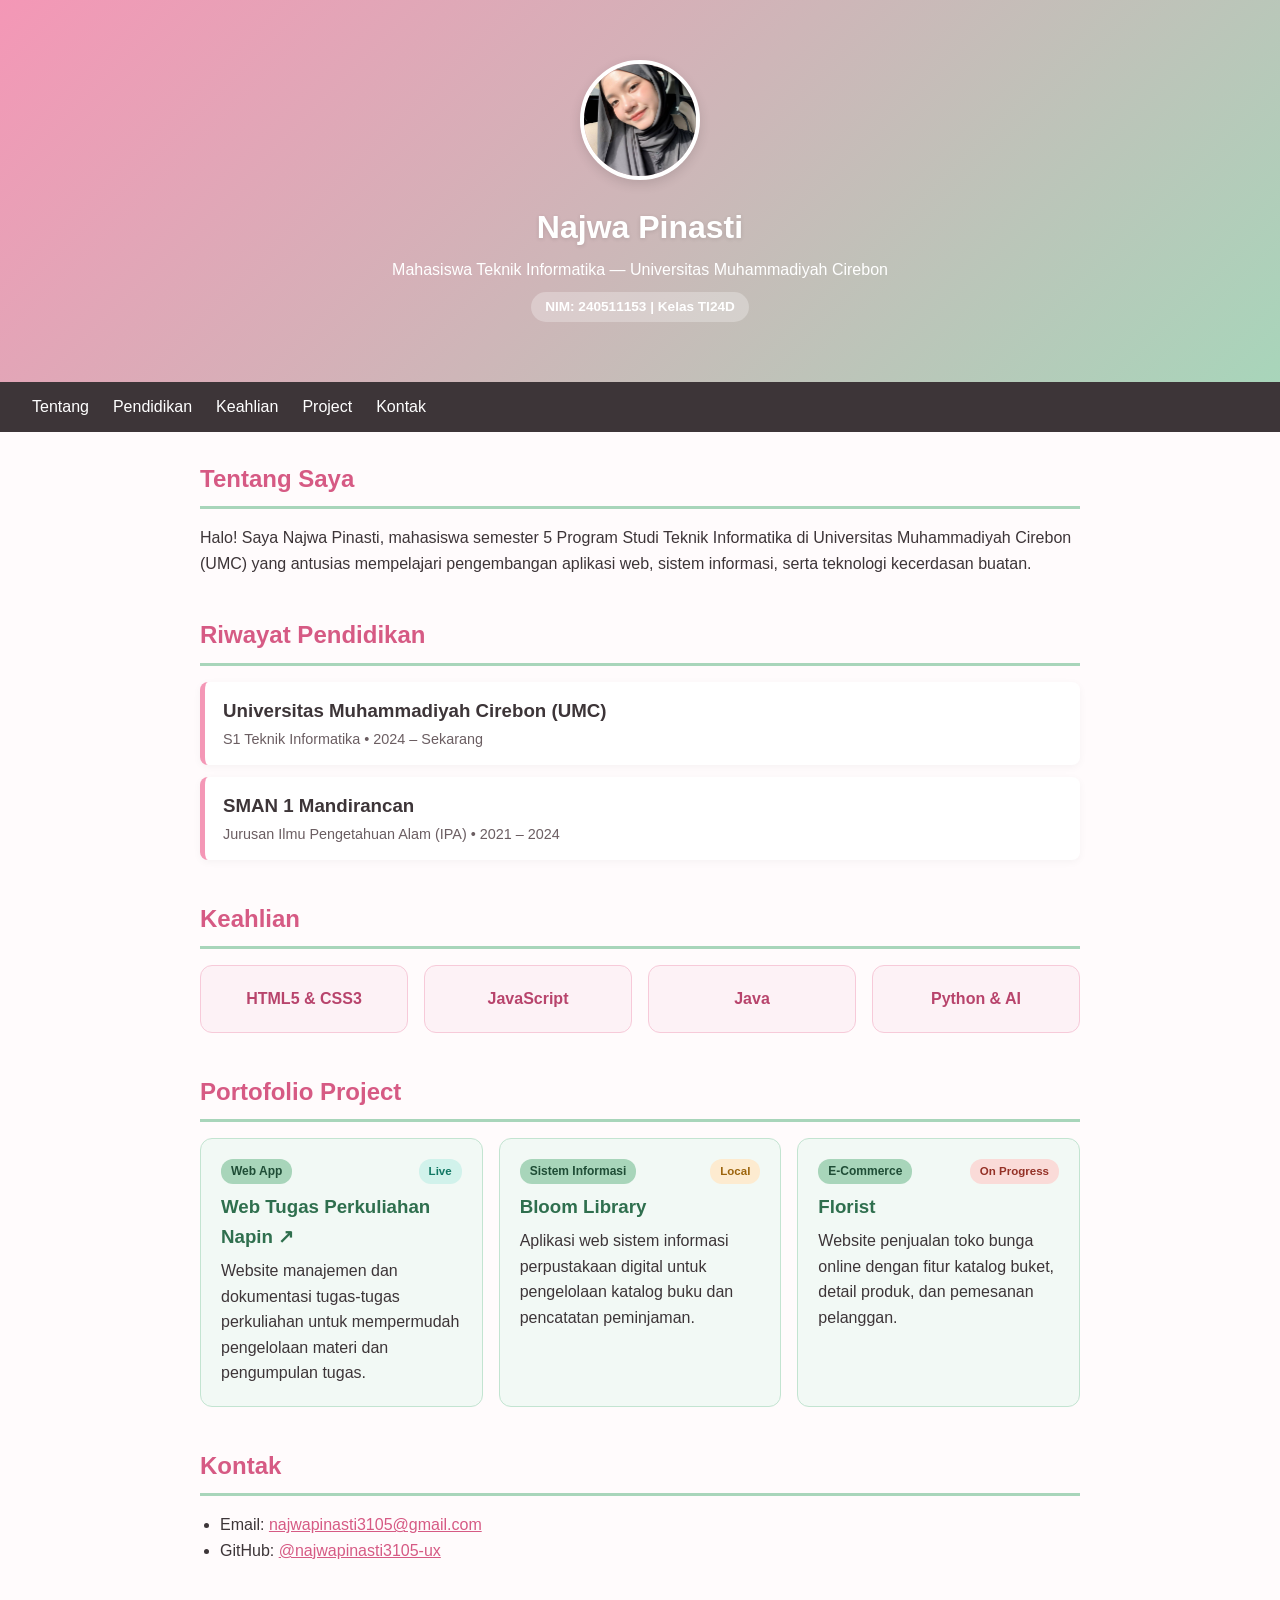
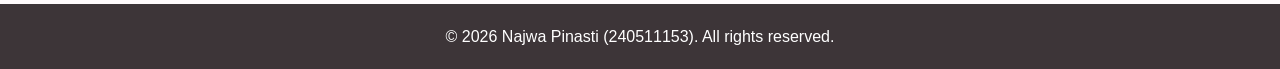
==== lpk-2b/index.html @ bd631c3f "LKP 2B: Responsive portfolio website dengan media queries" ====
<!DOCTYPE html>
<html lang="id">
<head>
    <meta charset="UTF-8">
    <meta name="viewport" content="width=device-width, initial-scale=1.0">
    <title>Portofolio Najwa Pinasti</title>
    <link rel="stylesheet" href="style.css">
</head>
<body>
    <header>
        <img src="assets/foto.jpg" alt="Foto Profil Najwa Pinasti" class="foto">
        <h1>Najwa Pinasti</h1>
        <p>Mahasiswa Teknik Informatika — Universitas Muhammadiyah Cirebon</p>
        <span class="badge-nim">NIM: 240511153 | Kelas TI24D</span>
    </header>

    <nav>
        <a href="#tentang">Tentang</a>
        <a href="#pendidikan">Pendidikan</a>
        <a href="#keahlian">Keahlian</a>
        <a href="#project">Project</a>
        <a href="#kontak">Kontak</a>
    </nav>

    <main>
        <section id="tentang">
            <h2>Tentang Saya</h2>
            <p>Halo! Saya Najwa Pinasti, mahasiswa semester 5 Program Studi Teknik Informatika di Universitas Muhammadiyah Cirebon (UMC) yang antusias mempelajari pengembangan aplikasi web, sistem informasi, serta teknologi kecerdasan buatan.</p>
        </section>

        <section id="pendidikan">
            <h2>Riwayat Pendidikan</h2>
            <div class="edu-list">
                <div class="edu-item">
                    <h3><a href="https://umc.ac.id/" target="_blank">Universitas Muhammadiyah Cirebon (UMC)</a></h3>
                    <p class="edu-sub">S1 Teknik Informatika • 2024 – Sekarang</p>
                </div>
                <div class="edu-item">
                    <h3>SMAN 1 Mandirancan</h3>
                    <p class="edu-sub">Jurusan Ilmu Pengetahuan Alam (IPA) • 2021 – 2024</p>
                </div>
            </div>
        </section>

        <section id="keahlian">
            <h2>Keahlian</h2>
            <div class="cards">
                <div class="card">HTML5 & CSS3</div>
                <div class="card">JavaScript</div>
                <div class="card">Java</div>
                <div class="card">Python & AI</div>
            </div>
        </section>

        <section id="project">
            <h2>Portofolio Project</h2>
            <div class="project-grid">
                <a href="https://web-tugas-perkuliahan-napin.vercel.app/" target="_blank" class="project-card project-link">
                    <div class="project-tags">
                        <span class="tag">Web App</span>
                        <span class="status status-live">Live</span>
                    </div>
                    <h3>Web Tugas Perkuliahan Napin ↗</h3>
                    <p>Website manajemen dan dokumentasi tugas-tugas perkuliahan untuk mempermudah pengelolaan materi dan pengumpulan tugas.</p>
                </a>

                <div class="project-card">
                    <div class="project-tags">
                        <span class="tag">Sistem Informasi</span>
                        <span class="status status-local">Local</span>
                    </div>
                    <h3>Bloom Library</h3>
                    <p>Aplikasi web sistem informasi perpustakaan digital untuk pengelolaan katalog buku dan pencatatan peminjaman.</p>
                </div>

                <div class="project-card">
                    <div class="project-tags">
                        <span class="tag">E-Commerce</span>
                        <span class="status status-progress">On Progress</span>
                    </div>
                    <h3>Florist</h3>
                    <p>Website penjualan toko bunga online dengan fitur katalog buket, detail produk, dan pemesanan pelanggan.</p>
                </div>
            </div>
        </section>

        <section id="kontak">
            <h2>Kontak</h2>
            <ul class="contact-list">
                <li>Email: <a href="mailto:najwapinasti3105@gmail.com">najwapinasti3105@gmail.com</a></li>
                <li>GitHub: <a href="https://github.com/najwapinasti3105-ux" target="_blank">@najwapinasti3105-ux</a></li>
            </ul>
        </section>
    </main>

    <footer>
        <p>&copy; 2026 Najwa Pinasti (240511153). All rights reserved.</p>
    </footer>
</body>
</html>
---- lpk-2b/style.css ----
* {
    margin: 0;
    padding: 0;
    box-sizing: border-box;
}

body {
    font-family: 'Segoe UI', Arial, sans-serif;
    background-color: #fffbfc;
    color: #3d3538;
    line-height: 1.6;
}

/* Header */
header {
    background: linear-gradient(135deg, #f497b6, #a8d5ba);
    color: #ffffff;
    padding: 40px 20px;
    text-align: center;
}

.foto {
    width: 120px;
    height: 120px;
    border-radius: 50%;
    border: 4px solid #ffffff;
    object-fit: cover;
    margin-bottom: 14px;
    box-shadow: 0 4px 12px rgba(0, 0, 0, 0.12);
}

header h1 {
    font-size: 2rem;
    margin-bottom: 4px;
    text-shadow: 0 1px 4px rgba(0, 0, 0, 0.12);
}

.badge-nim {
    display: inline-block;
    margin-top: 10px;
    background: rgba(255, 255, 255, 0.28);
    padding: 4px 14px;
    border-radius: 20px;
    font-size: 0.85rem;
    font-weight: 600;
}

/* Navigasi */
nav {
    background: #3d3538;
    display: flex;
    flex-wrap: wrap;
    justify-content: center;
    gap: 24px;
    padding: 12px 16px;
    position: sticky;
    top: 0;
    z-index: 10;
}

nav a {
    color: #ffffff;
    text-decoration: none;
    font-weight: 500;
    transition: color 0.2s;
}

nav a:hover {
    color: #f8b4cb;
}

/* Konten Utama */
main {
    max-width: 960px;
    margin: 28px auto;
    padding: 0 20px;
}

section {
    margin-bottom: 40px;
}

h2 {
    color: #d65a84;
    border-bottom: 3px solid #a8d5ba;
    padding-bottom: 8px;
    margin-bottom: 16px;
}

/* Pendidikan */
.edu-list {
    display: flex;
    flex-direction: column;
    gap: 12px;
}

.edu-item {
    background: #ffffff;
    border-left: 5px solid #f497b6;
    padding: 14px 18px;
    border-radius: 8px;
    box-shadow: 0 2px 8px rgba(0, 0, 0, 0.04);
}

.edu-item a {
    color: #3d3538;
    text-decoration: none;
}

.edu-item a:hover {
    color: #d65a84;
    text-decoration: underline;
}

.edu-sub {
    font-size: 0.9rem;
    color: #6b5e62;
    margin-top: 2px;
}

/* Cards Keahlian (Mobile-first: default 1 kolom) */
.cards {
    display: grid;
    grid-template-columns: 1fr;
    gap: 16px;
}

.card {
    background: #fdf2f6;
    padding: 20px;
    border-radius: 12px;
    text-align: center;
    font-weight: 600;
    color: #b8446c;
    border: 1.5px solid #f7cad9;
    transition: transform 0.2s, box-shadow 0.2s;
}

.card:hover {
    transform: translateY(-4px);
    box-shadow: 0 6px 14px rgba(244, 151, 182, 0.25);
}

/* Project Grid (Mobile-first: default 1 kolom) */
.project-grid {
    display: grid;
    grid-template-columns: 1fr;
    gap: 16px;
}

.project-card {
    background: #f2f9f5;
    border: 1.5px solid #c3e4d1;
    border-radius: 12px;
    padding: 20px;
    transition: transform 0.2s;
}

.project-card:hover {
    transform: translateY(-4px);
}

.project-card h3 {
    color: #2f6f4e;
    margin: 8px 0 6px;
}

.project-link {
    text-decoration: none;
    color: inherit;
    display: block;
    cursor: pointer;
}

.project-link:hover {
    box-shadow: 0 6px 16px rgba(168, 213, 186, 0.45);
}

.project-tags {
    display: flex;
    justify-content: space-between;
    align-items: center;
    gap: 8px;
}

.tag {
    display: inline-block;
    background: #a8d5ba;
    color: #1f4d36;
    font-size: 0.75rem;
    font-weight: 700;
    padding: 3px 10px;
    border-radius: 12px;
}

.status {
    font-size: 0.72rem;
    font-weight: 700;
    padding: 3px 10px;
    border-radius: 12px;
}

.status-live {
    background: #d1f2eb;
    color: #117864;
}

.status-local {
    background: #fdebd0;
    color: #9c640c;
}

.status-progress {
    background: #fadbd8;
    color: #943126;
}

/* Kontak */
.contact-list {
    padding-left: 20px;
}

.contact-list a {
    color: #d65a84;
    font-weight: 500;
}

/* Footer */
footer {
    background: #3d3538;
    color: #ffffff;
    text-align: center;
    padding: 20px;
    margin-top: 40px;
}

/* ===== MEDIA QUERIES ===== */
@media (min-width: 768px) {
    .cards {
        grid-template-columns: repeat(2, 1fr);
    }
    .project-grid {
        grid-template-columns: repeat(2, 1fr);
    }
    nav {
        justify-content: flex-start;
        padding-left: 32px;
    }
}

@media (min-width: 1024px) {
    .cards {
        grid-template-columns: repeat(4, 1fr);
    }
    .project-grid {
        grid-template-columns: repeat(3, 1fr);
    }
    main {
        padding: 0 40px;
    }
    header {
        padding: 60px 20px;
    }
}

@media (max-width: 480px) {
    header {
        padding: 24px 16px;
    }
    header h1 {
        font-size: 1.5rem;
    }
    nav {
        gap: 14px;
        font-size: 0.9rem;
    }
    .foto {
        width: 85px;
        height: 85px;
    }
}
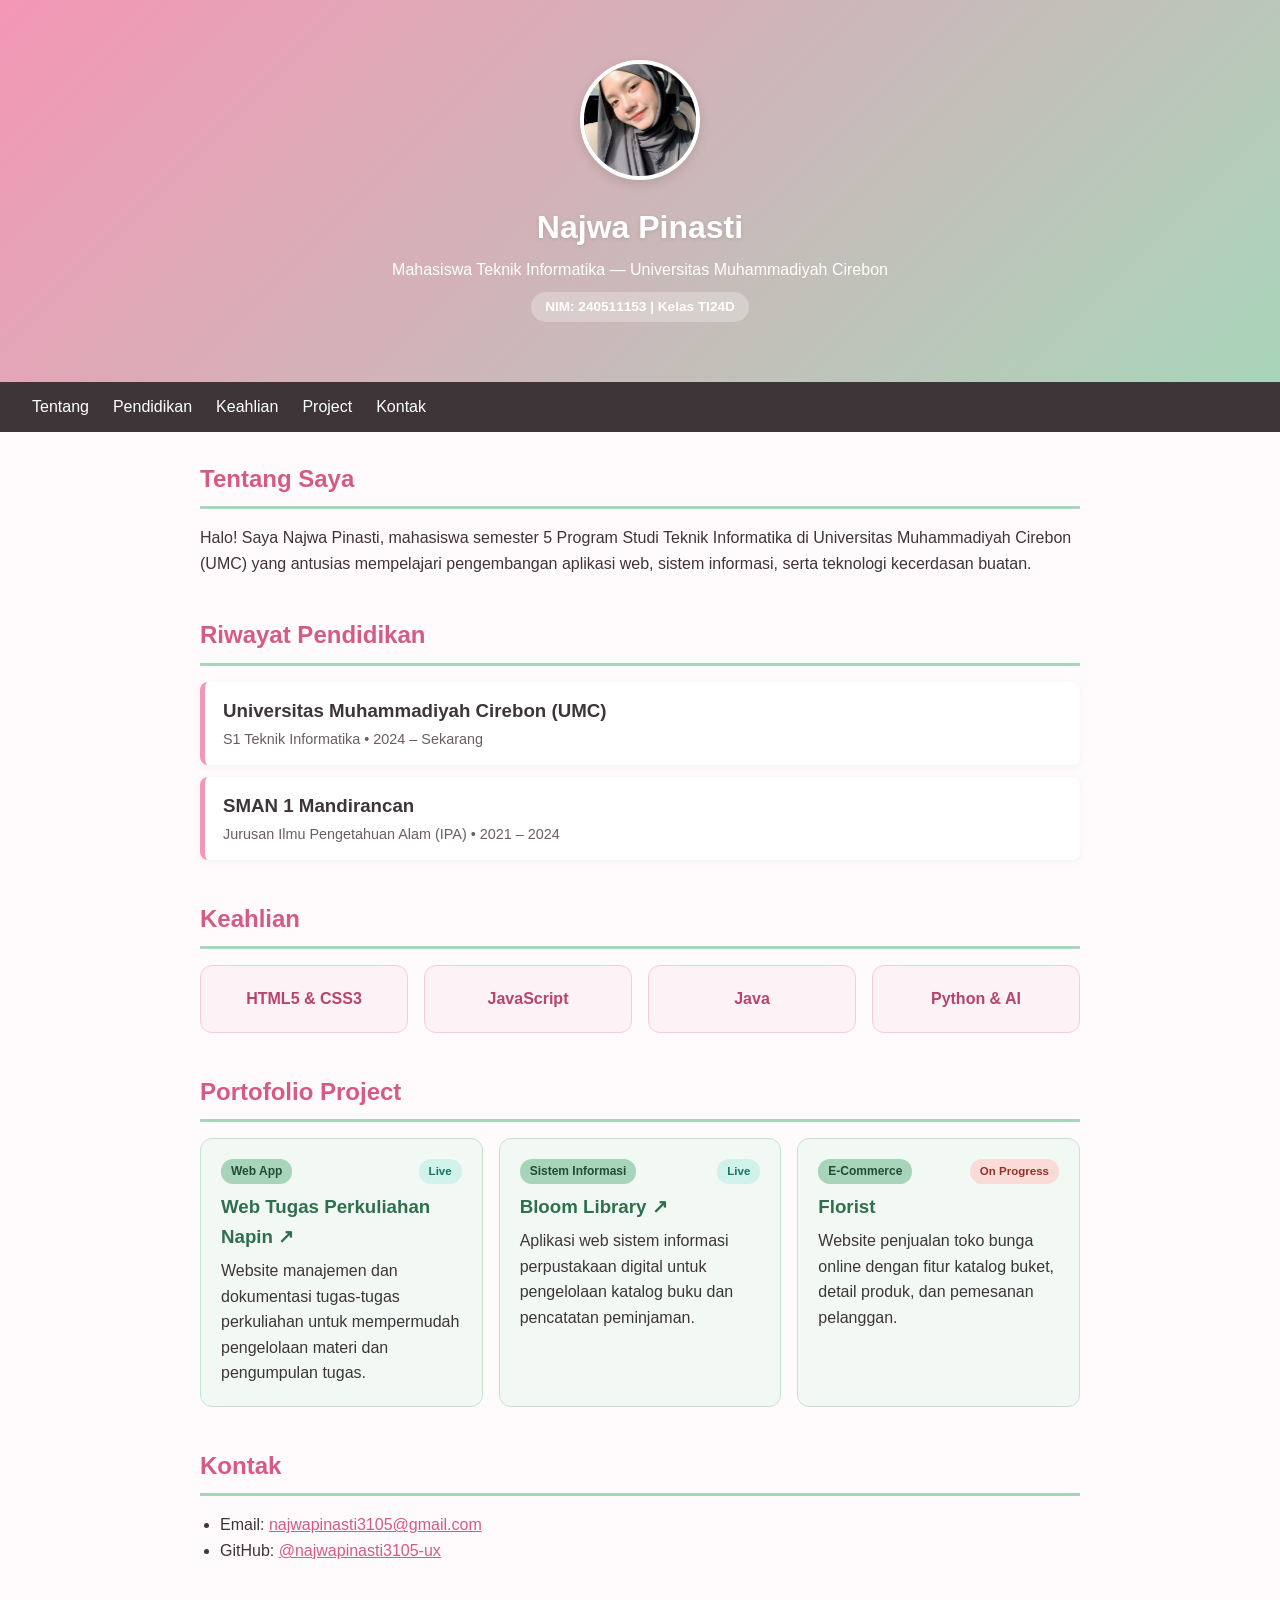
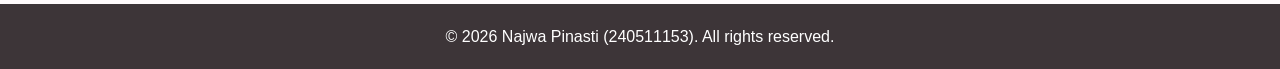
==== commit b36f3326: "Update link deploy Bloom Library menjadi Live" ====
--- a/lpk-2b/index.html
+++ b/lpk-2b/index.html
@@ -64,14 +64,14 @@
                     <p>Website manajemen dan dokumentasi tugas-tugas perkuliahan untuk mempermudah pengelolaan materi dan pengumpulan tugas.</p>
                 </a>
 
-                <div class="project-card">
+                <a href="https://najwapinasti3105-ux.github.io/web-perpustakaan/" target="_blank" class="project-card project-link">
                     <div class="project-tags">
                         <span class="tag">Sistem Informasi</span>
-                        <span class="status status-local">Local</span>
+                        <span class="status status-live">Live</span>
                     </div>
-                    <h3>Bloom Library</h3>
+                    <h3>Bloom Library ↗</h3>
                     <p>Aplikasi web sistem informasi perpustakaan digital untuk pengelolaan katalog buku dan pencatatan peminjaman.</p>
-                </div>
+                </a>
 
                 <div class="project-card">
                     <div class="project-tags">
